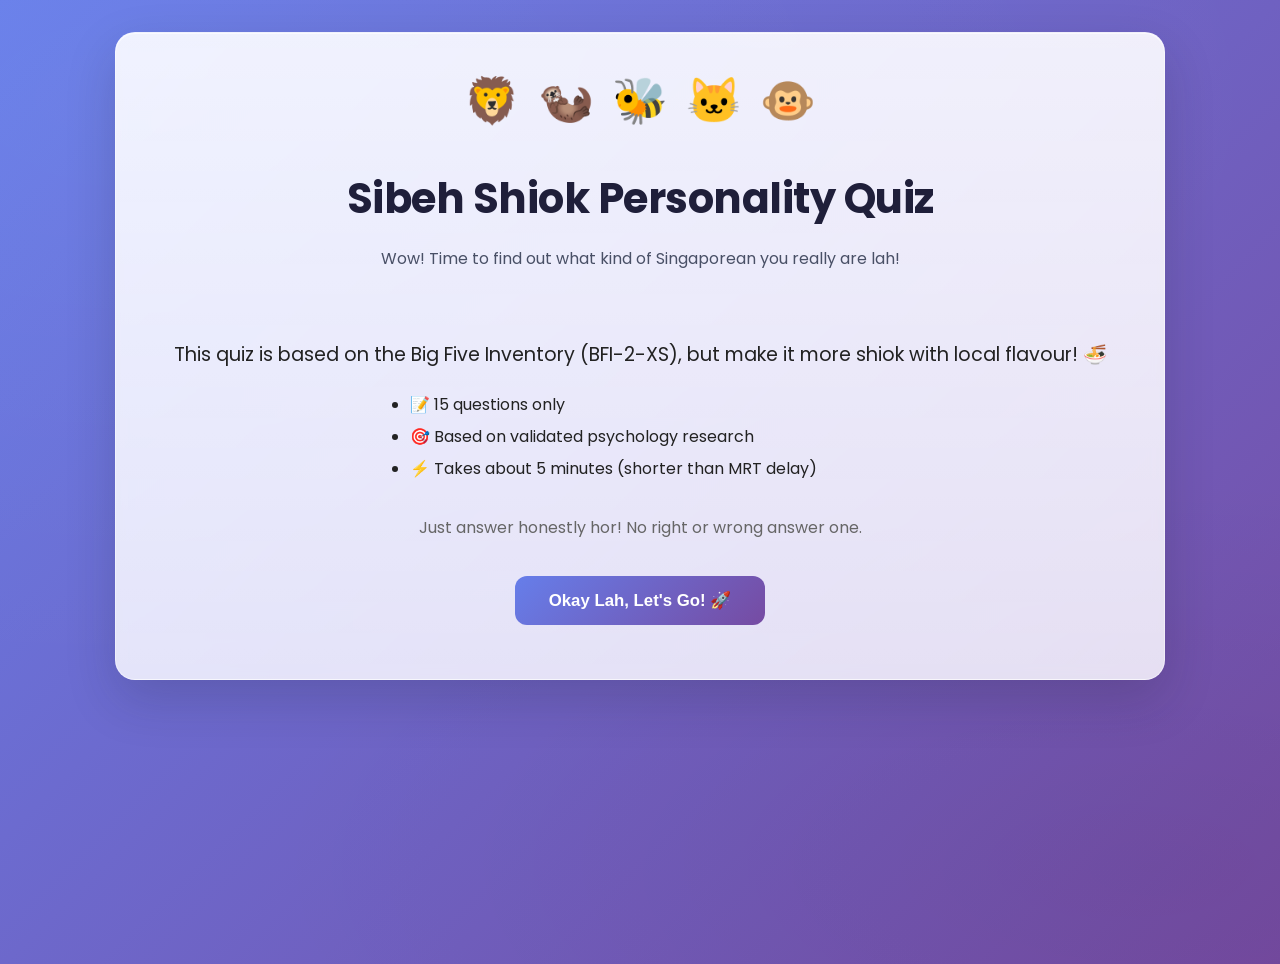
==== index.html @ 83d827bc "first commit" ====
<meta charset="UTF-8">
    <meta name="viewport" content="width=device-width, initial-scale=1.0">
    <title>Sibeh Shiok Personality Quiz</title>
    <link rel="stylesheet" href="style.css">
</head>
<body>
    <div class="container">
        <!-- Intro Screen -->
        <div class="intro-screen active">
            <div class="bouncing-mascots">
                <div class="bouncing-emoji">🦁</div>
                <div class="bouncing-emoji">🦦</div>
                <div class="bouncing-emoji">🐝</div>
                <div class="bouncing-emoji">🐱</div>
                <div class="bouncing-emoji">🐵</div>
            </div>
            <div class="header">
                <h1>Sibeh Shiok Personality Quiz</h1>
                <p class="subtitle">Wow! Time to find out what kind of Singaporean you really are lah!</p>
            </div>
            <div class="intro-content">
                <p style="font-size: 1.2em; margin-bottom: 20px;">This quiz is based on the Big Five Inventory (BFI-2-XS), but make it more shiok with local flavour! 🍜</p>
                <ul>
                    <li>📝 15 questions only</li>
                    <li>🎯 Based on validated psychology research</li>
                    <li>⚡ Takes about 5 minutes (shorter than MRT delay)</li>
                </ul>
                <p style="margin-top: 30px; color: #666;">Just answer honestly hor! No right or wrong answer one.</p>
                <button class="start-btn" onclick="startQuiz()">Okay Lah, Let's Go! 🚀</button>
            </div>
        </div>

        <!-- Quiz Screen -->
        <div class="quiz-screen">
            <div class="header">
                <h1>Sibeh Shiok Personality Quiz</h1>
                <p class="subtitle">Answer based on how you normally behave lah</p>
            </div>

            <div class="progress-container">
                <div class="progress-bar">
                    <div class="progress-fill" id="progressBar"></div>
                    <div class="progress-percentage" id="progressPercentage">0%</div>
                </div>
            </div>

            <div class="question-card">
                <div class="question-number" id="questionNumber">Question 1 of 20</div>
                <div class="question-text" id="questionText"></div>
                <div class="options" id="optionsContainer"></div>
            </div>

            <div class="nav-buttons">
                <button class="btn btn-prev" id="prevBtn" onclick="prevQuestion()">⬅️ Back</button>
                <button class="btn btn-next" id="nextBtn" onclick="nextQuestion()">Next ➡️</button>
            </div>
        </div>

        <!-- Loading Screen -->
        <div class="loading-screen">
            <div class="loading-content">
                <div class="loading-spinner"></div>
                <p>Analyzing your personality lah... 🤔</p>
            </div>
        </div>

        <!-- Health Screening Screen -->
        <div class="health-screening-screen">
            <div class="header">
                <h1>🏥 Health Screening Section</h1>
                <p class="subtitle">Please answer a few quick questions</p>
            </div>

            <div class="progress-container">
                <div class="progress-bar">
                    <div class="progress-fill" id="healthProgressBar"></div>
                    <div class="progress-percentage" id="healthProgressPercentage">0%</div>
                </div>
            </div>

            <div class="question-card">
                <div class="question-number" id="healthQuestionNumber">Question 1 of 2</div>
                <div class="question-text" id="healthQuestionText"></div>
                <div class="health-options" id="healthOptionsContainer"></div>
            </div>

            <div class="nav-buttons">
                <button class="btn btn-prev" id="healthPrevBtn" onclick="prevHealthQuestion()">⬅️ Back</button>
                <button class="btn btn-next" id="healthNextBtn" onclick="nextHealthQuestion()">Next ➡️</button>
            </div>
        </div>

        <!-- Results Screen -->
        <div class="results">
            <div class="header">
                <h1>🎉 Your Results!</h1>
                <p class="subtitle">You are:</p>
            </div>
            <div id="resultsContainer"></div>
        </div>

        <!-- Theme Selection Screen -->
        <div class="theme-screen">
            <div class="header">
                <h1>Pick Your Theme! 🎨</h1>
                <p class="subtitle">Which one are you?</p>
            </div>
            <div class="theme-grid">
                <button class="theme-card" onclick="selectTheme('disney_princesses')">
                    <div class="theme-emoji">👑</div>
                    <div class="theme-name">Disney Princesses</div>
                </button>
                <button class="theme-card" onclick="selectTheme('singapore_dishes')">
                    <div class="theme-emoji">🍜</div>
                    <div class="theme-name">Singaporean Dishes</div>
                </button>
                <button class="theme-card" onclick="selectTheme('vehicles')">
                    <div class="theme-emoji">🚗</div>
                    <div class="theme-name">Vehicles</div>
                </button>
                <button class="theme-card" onclick="selectTheme('nucleotide_bases')">
                    <div class="theme-emoji">🧬</div>
                    <div class="theme-name">Nucleotide Bases</div>
                </button>
                <button class="theme-card" onclick="selectTheme('animals')">
                    <div class="theme-emoji">🦁</div>
                    <div class="theme-name">Animals</div>
                </button>
            </div>
            <div class="quiz-history-question">
                <p class="question-text">Have you done this personality quiz before?</p>
                <div class="radio-group">
                    <label class="radio-label">
                        <input type="radio" name="quiz-history" value="yes" onchange="setQuizHistory('yes')">
                        <span>Of course lah</span>
                    </label>
                    <label class="radio-label">
                        <input type="radio" name="quiz-history" value="no" onchange="setQuizHistory('no')">
                        <span>No leh</span>
                    </label>
                </div>
            </div>
            <div style="text-align: center; margin-top: 30px;">
                <button class="start-btn" id="proceedBtn" onclick="proceedIfReady()" disabled>Okay Lah, Let's Go! 🚀</button>
            </div>
        </div>
    </div>

    <!-- Consent Dialog Modal -->
    <div class="consent-modal" id="consentModal">
        <div class="consent-dialog">
            <div class="consent-header">
                <h2>🔒 Research Consent</h2>
            </div>
            <div class="consent-content">
                <p>Before we begin, we need your permission to proceed with this study.</p>
                <div class="consent-statement">
                    <h3>Data Collection & Privacy</h3>
                    <p>By clicking "I agree", you consent to:</p>
                    <ul>
                        <li>Your responses being collected for this research study</li>
                        <li>Your data being stored securely and used for research purposes only</li>
                        <li>Your anonymity being maintained throughout the study</li>
                        <li>You may withdraw from the study at any time</li>
                    </ul>
                </div>
            </div>
            <div class="consent-buttons">
                <button class="btn-decline" onclick="declineConsent()">Go back</button>
                <button class="btn-agree" onclick="acceptConsent()">I agree</button>
            </div>
        </div>
    </div>

    <canvas id="confetti-canvas" aria-hidden="true"></canvas>
    <script src="script.js"></script>
</body>
</html>
---- style.css ----
@import url('https://fonts.googleapis.com/css2?family=Poppins:wght@300;400;600;700&display=swap');

:root{
    --primary-1: #667eea;
    --primary-2: #764ba2;
    --muted: #f4f6fb;
    --glass: rgba(255,255,255,0.08);
    --card-bg: rgba(255,255,255,0.75);
}

body {
    font-family: 'Poppins', 'Segoe UI', Tahoma, Geneva, Verdana, sans-serif;
    min-height: 100vh;
    margin: 0;
    padding: 32px;
    background: radial-gradient(1200px 600px at 10% 10%, rgba(255,255,255,0.04), transparent),
                radial-gradient(900px 400px at 90% 90%, rgba(0,0,0,0.05), transparent),
                linear-gradient(135deg, var(--primary-1) 0%, var(--primary-2) 100%);
    color: #222;
    -webkit-font-smoothing:antialiased;
    -moz-osx-font-smoothing:grayscale;
}

.container {
    max-width: 980px;
    margin: 0 auto;
    background: linear-gradient(180deg, rgba(255,255,255,0.9) 0%, rgba(255,255,255,0.82) 100%);
    border-radius: 20px;
    padding: 34px;
    box-shadow: 0 20px 50px rgba(28,30,42,0.18), inset 0 1px 0 rgba(255,255,255,0.6);
    backdrop-filter: blur(6px) saturate(120%);
    border: 1px solid rgba(255,255,255,0.4);
}

.header {
    text-align: center;
    margin-bottom: 30px;
}

.header h1 {
    color: #1f1f3a;
    font-size: 2.6rem;
    margin-bottom: 6px;
    letter-spacing: -0.5px;
}

.header .subtitle {
    color: #495066;
    font-size: 1rem;
}

.progress-container {
    margin: 30px 0;
}

.progress-bar {
    width: 100%;
    height: 28px;
    background: linear-gradient(90deg, rgba(255,255,255,0.35), rgba(255,255,255,0.15));
    border-radius: 999px;
    overflow: hidden;
    position: relative;
    border: 1px solid rgba(31,31,58,0.06);
}

.progress-fill {
    height: 100%;
    background: repeating-linear-gradient( -45deg, rgba(255,255,255,0.06), rgba(255,255,255,0.06) 10px, rgba(0,0,0,0.03) 10px, rgba(0,0,0,0.03) 20px ), linear-gradient(90deg, var(--primary-1), var(--primary-2));
    transition: width 0.5s cubic-bezier(.2,.9,.2,1);
}

.progress-percentage {
    position: absolute;
    top: 50%;
    right: 10px;
    transform: translateY(-50%);
    color: #333;
    font-weight: bold;
    font-size: 0.9em;
    z-index: 10;
}

.question-card {
    background: linear-gradient(180deg, rgba(255,255,255,0.9), rgba(250,250,253,0.9));
    padding: 28px;
    border-radius: 14px;
    margin-bottom: 22px;
    border-left: 6px solid rgba(102,126,234,0.12);
    box-shadow: 0 10px 30px rgba(31,31,58,0.06);
    position: relative;
}

.question-number {
    color: #667eea;
    font-weight: bold;
    margin-bottom: 10px;
}

.question-text {
    font-size: 1.3em;
    color: #333;
    margin-bottom: 20px;
    line-height: 1.5;
}

.options {
    display: grid;
    grid-template-columns: 1fr 1fr;
    gap: 12px;
}

.option-btn {
    padding: 14px 18px;
    border: 1px solid rgba(31,31,58,0.06);
    background: white;
    border-radius: 12px;
    cursor: pointer;
    transition: all 0.22s cubic-bezier(.2,.9,.2,1);
    font-size: 0.98rem;
    text-align: left;
    display: flex;
    align-items: center;
    gap: 12px;
    box-shadow: 0 6px 18px rgba(31,31,58,0.04);
}

.option-btn .dot {
    width: 36px;
    height: 36px;
    border-radius: 999px;
    display: inline-flex;
    align-items: center;
    justify-content: center;
    font-weight: 700;
    color: white;
    flex: 0 0 36px;
}

.option-btn:hover {
    transform: translateY(-4px);
    box-shadow: 0 14px 30px rgba(31,31,58,0.08);
}

.option-btn.selected {
    border-color: transparent;
    background: linear-gradient(90deg, var(--primary-1), var(--primary-2));
    color: white;
}

.option-btn.selected .dot { box-shadow: 0 4px 8px rgba(0,0,0,0.12); }

.health-options {
    display: flex;
    flex-direction: column;
    gap: 12px;
    margin-top: 20px;
}

.health-option-label {
    display: flex;
    align-items: center;
    gap: 12px;
    padding: 14px 18px;
    border: 1px solid rgba(31,31,58,0.06);
    background: white;
    border-radius: 12px;
    cursor: pointer;
    transition: all 0.22s cubic-bezier(.2,.9,.2,1);
    font-size: 0.98rem;
    box-shadow: 0 6px 18px rgba(31,31,58,0.04);
}

.health-option-label:hover {
    transform: translateY(-4px);
    box-shadow: 0 14px 30px rgba(31,31,58,0.08);
}

.health-option-label input[type="radio"] {
    accent-color: var(--primary-1);
    cursor: pointer;
    width: 20px;
    height: 20px;
}

.health-option-label input[type="radio"]:checked {
    accent-color: var(--primary-2);
}

.health-option-label input[type="radio"]:checked + * {
    font-weight: 600;
}

.health-option-label:has(input[type="radio"]:checked) {
    border-color: var(--primary-1);
    background: linear-gradient(90deg, rgba(102, 126, 234, 0.1), rgba(118, 75, 162, 0.1));
}

.health-option-label:has(input[type="checkbox"]:checked) {
    border-color: var(--primary-1);
    background: linear-gradient(90deg, rgba(102, 126, 234, 0.1), rgba(118, 75, 162, 0.1));
}

.health-option-label input[type="checkbox"] {
    accent-color: var(--primary-1);
    cursor: pointer;
    width: 20px;
    height: 20px;
}

.health-scale-container {
    margin-top: 20px;
}

.scale-labels {
    display: flex;
    justify-content: space-between;
    margin-bottom: 12px;
    font-size: 0.9rem;
    color: #666;
    font-weight: 500;
}

.health-scale-buttons {
    display: flex;
    gap: 10px;
    justify-content: center;
}

.scale-btn {
    width: 50px;
    height: 50px;
    border: 2px solid rgba(102, 126, 234, 0.3);
    background: white;
    border-radius: 12px;
    cursor: pointer;
    font-size: 1.1rem;
    font-weight: 600;
    color: #666;
    transition: all 0.22s cubic-bezier(.2,.9,.2,1);
}

.scale-btn:hover {
    border-color: var(--primary-1);
    color: var(--primary-1);
    transform: translateY(-4px);
    box-shadow: 0 8px 20px rgba(102, 126, 234, 0.15);
}

.scale-btn.selected {
    background: linear-gradient(135deg, var(--primary-1), var(--primary-2));
    border-color: var(--primary-1);
    color: white;
    box-shadow: 0 10px 28px rgba(102, 126, 234, 0.2);
}

.nav-buttons {
    display: flex;
    justify-content: space-between;
    margin-top: 28px;
    gap: 12px;
}

.btn {
    padding: 12px 24px;
    border: none;
    border-radius: 12px;
    font-size: 1rem;
    cursor: pointer;
    transition: transform .18s ease, box-shadow .18s ease;
    font-weight: 700;
}

.btn-prev {
    background: #e0e0e0;
    color: #333;
}

.btn-next {
    background: linear-gradient(90deg, var(--primary-1), var(--primary-2));
    color: white;
    box-shadow: 0 10px 28px rgba(102,126,234,0.18);
}

.btn:hover {
    transform: translateY(-4px);
    box-shadow: 0 12px 30px rgba(31,31,58,0.12);
}

.btn:disabled {
    opacity: 0.5;
    cursor: not-allowed;
    transform: none;
}

.view-results-page-wrapper {
    display: flex;
    justify-content: center;
    gap: 16px;
    flex-wrap: wrap;
    margin-top: 40px;
    padding-top: 30px;
    border-top: 2px solid rgba(102, 126, 234, 0.2);
}

.view-results-page-btn {
    background: linear-gradient(135deg, var(--primary-1) 0%, var(--primary-2) 100%);
    color: white !important;
    padding: 14px 32px !important;
    font-size: 1.05rem;
    box-shadow: 0 12px 28px rgba(102, 126, 234, 0.25) !important;
    text-decoration: none;
    display: inline-block;
    transition: all 0.22s cubic-bezier(.2,.9,.2,1);
}

.view-results-page-btn:hover {
    transform: translateY(-6px) scale(1.02) !important;
    box-shadow: 0 16px 40px rgba(102, 126, 234, 0.35) !important;
}

.view-results-page-wrapper .btn {
    padding: 14px 32px;
    font-size: 1.05rem;
    text-decoration: none;
    background: linear-gradient(135deg, #f0f0f0 0%, #e8e8e8 100%) !important;
    color: #333 !important;
    border: 2px solid rgba(102, 126, 234, 0.2) !important;
    box-shadow: 0 8px 20px rgba(0, 0, 0, 0.1) !important;
}

.view-results-page-wrapper .btn:hover {
    background: linear-gradient(135deg, #e0e0e0 0%, #d8d8d8 100%) !important;
    transform: translateY(-4px) !important;
    box-shadow: 0 12px 28px rgba(0, 0, 0, 0.15) !important;
}

.results {
    display: none;
}

.results.active {
    display: block;
}

.trait-card {
    background: linear-gradient(180deg, rgba(255,255,255,0.95), rgba(250,250,253,0.95));
    padding: 18px;
    border-radius: 12px;
    margin-bottom: 14px;
    border: 1px solid rgba(31,31,58,0.04);
}

.trait-header {
    display: flex;
    justify-content: space-between;
    align-items: center;
    margin-bottom: 10px;
}

.trait-name {
    font-weight: bold;
    color: #333;
    font-size: 1.2em;
}

.trait-score {
    font-size: 1.5em;
    font-weight: bold;
    color: #667eea;
}

.trait-bar {
    width: 100%;
    height: 20px;
    background: #e0e0e0;
    border-radius: 10px;
    overflow: hidden;
    margin-bottom: 10px;
}

.trait-bar-fill {
    height: 100%;
    background: linear-gradient(90deg, #667eea, #764ba2);
    transition: width 1s ease;
}

.trait-description {
    color: #666;
    line-height: 1.6;
}

.emoji {
    font-size: 1.6em;
    margin-right: 10px;
}

.intro-screen, .quiz-screen, .theme-screen, .loading-screen, .health-screening-screen {
    display: none !important;
    visibility: hidden !important;
    height: 0 !important;
    overflow: hidden !important;
}

.intro-screen.active, .quiz-screen.active, .theme-screen.active, .loading-screen.active, .health-screening-screen.active {
    display: block !important;
    visibility: visible !important;
    height: auto !important;
    overflow: visible !important;
}

.loading-screen {
    display: flex;
    align-items: center;
    justify-content: center;
    min-height: 400px;
}

.loading-content {
    text-align: center;
}

.loading-spinner {
    width: 60px;
    height: 60px;
    margin: 0 auto 20px;
    border: 4px solid rgba(102, 126, 234, 0.2);
    border-top-color: var(--primary-1);
    border-right-color: var(--primary-2);
    border-radius: 50%;
    animation: spin 1s linear infinite;
}

@keyframes spin {
    to { transform: rotate(360deg); }
}

.loading-content p {
    font-size: 1.1rem;
    color: #666;
    margin: 0;
}

.start-btn {
    background: linear-gradient(135deg, var(--primary-1), var(--primary-2));
    color: white;
    padding: 14px 34px;
    font-size: 1.05rem;
    border: none;
    border-radius: 12px;
    cursor: pointer;
    margin-top: 20px;
    font-weight: 700;
    transition: transform .18s ease, box-shadow .18s ease;
}

.start-btn:hover {
    transform: translateY(-4px) scale(1.01);
    box-shadow: 0 18px 46px rgba(102, 126, 234, 0.18);
}

.start-btn:disabled {
    opacity: 0.5;
    cursor: not-allowed;
    transform: none;
    box-shadow: 0 10px 28px rgba(102, 126, 234, 0.1);
}

.start-btn:disabled:hover {
    transform: none;
    box-shadow: 0 10px 28px rgba(102, 126, 234, 0.1);
}

.intro-content {
    text-align: center;
    padding: 20px;
}

.intro-content ul {
    text-align: left;
    margin: 20px auto;
    max-width: 500px;
    line-height: 2;
}

.theme-grid {
    display: grid;
    grid-template-columns: repeat(auto-fit, minmax(140px, 1fr));
    gap: 16px;
    margin: 30px 0;
}

.quiz-history-question {
    background: linear-gradient(135deg, rgba(102, 126, 234, 0.08), rgba(118, 75, 162, 0.08));
    padding: 20px;
    border-radius: 12px;
    margin-bottom: 30px;
    border-left: 4px solid var(--primary-1);
}

.quiz-history-question .question-text {
    font-size: 1.05rem;
    font-weight: 600;
    color: #333;
    margin: 0 0 15px 0;
}

.radio-group {
    display: flex;
    flex-direction: column;
    gap: 12px;
}

.radio-label {
    display: flex;
    align-items: center;
    cursor: pointer;
    padding: 10px;
    border-radius: 8px;
    transition: background-color 0.2s ease;
}

.radio-label:hover {
    background-color: rgba(102, 126, 234, 0.1);
}

.radio-label input[type="radio"] {
    margin-right: 12px;
    cursor: pointer;
    width: 18px;
    height: 18px;
    accent-color: var(--primary-1);
}

.radio-label span {
    color: #333;
    font-weight: 500;
}

.theme-card {
    padding: 24px;
    border: 2px solid rgba(102, 126, 234, 0.2);
    background: linear-gradient(135deg, rgba(255, 255, 255, 0.8), rgba(250, 250, 253, 0.8));
    border-radius: 14px;
    cursor: pointer;
    transition: all 0.22s cubic-bezier(.2,.9,.2,1);
    display: flex;
    flex-direction: column;
    align-items: center;
    gap: 12px;
    font-weight: 600;
    color: #333;
}

.theme-emoji {
    font-size: 3em;
}

.theme-name {
    font-size: 0.95rem;
    text-align: center;
    line-height: 1.3;
}

.theme-card:hover {
    transform: translateY(-6px) scale(1.02);
    box-shadow: 0 12px 30px rgba(102, 126, 234, 0.2);
    border-color: var(--primary-1);
}

.theme-card:active {
    transform: translateY(-2px) scale(0.98);
}

.theme-card.selected {
    background: linear-gradient(135deg, var(--primary-1), var(--primary-2));
    border-color: var(--primary-1);
    color: white;
    transform: translateY(-6px) scale(1.02);
    box-shadow: 0 12px 30px rgba(102, 126, 234, 0.3);
}

.theme-card.selected .theme-name {
    color: white;
}

/* Bouncing mascots animation */
@keyframes bounce {
    0%, 100% {
        transform: translateY(0);
    }
    50% {
        transform: translateY(-20px);
    }
}

.bouncing-mascots {
    display: flex;
    justify-content: center;
    gap: 18px;
    margin-bottom: 10px;
    height: 72px;
}

.bouncing-emoji {
    font-size: 2.8em;
    animation: floaty 3.2s ease-in-out infinite;
}

@keyframes floaty {
    0% { transform: translateY(0) rotate(-2deg); }
    50% { transform: translateY(-18px) rotate(2deg); }
    100% { transform: translateY(0) rotate(-2deg); }
}

.bouncing-emoji:nth-child(1) {
    animation-delay: 0s;
}

.bouncing-emoji:nth-child(2) {
    animation-delay: 0s;
}

.bouncing-emoji:nth-child(3) {
    animation-delay: 0s;
}

.bouncing-emoji:nth-child(4) {
    animation-delay: 0s;
}

.bouncing-emoji:nth-child(5) {
    animation-delay: 0s;
}

/* Mascot main section */
.mascot-main-section {
    border-radius: 14px;
    padding: 28px;
    color: white;
    text-align: center;
    margin-bottom: 36px;
    box-shadow: 0 14px 40px rgba(31,31,58,0.08);
}

.mascot-main {
    display: flex;
    flex-direction: column;
    align-items: center;
    gap: 15px;
}

.mascot-emoji-large {
    font-size: 4.2em;
    animation: floaty 2.4s ease-in-out infinite;
}

.mascot-name-large {
    font-size: 2em;
    font-weight: bold;
}

.mascot-description-large {
    font-size: 1.1em;
    line-height: 1.6;
    max-width: 600px;
}

/* Traits section */
.traits-section {
    margin-bottom: 40px;
}

/* All mascots section */
.all-mascots-section {
    margin-top: 50px;
    padding-top: 40px;
    border-top: 3px solid #e0e0e0;
}

.all-mascots-section h2 {
    text-align: center;
    color: #667eea;
    font-size: 1.8em;
    margin-bottom: 30px;
}

.mascots-grid {
    display: grid;
    grid-template-columns: repeat(3, 1fr);
    gap: 24px;
}

.mascot-card {
    background: #f8f9fa;
    border: 2px solid #e0e0e0;
    border-radius: 15px;
    padding: 30px 20px;
    text-align: center;
    transition: all 0.3s ease;
    position: relative;
    min-height: 280px;
    display: flex;
    flex-direction: column;
    justify-content: space-between;
}

.mascot-card:hover {
    transform: translateY(-5px);
    box-shadow: 0 10px 25px rgba(102, 126, 234, 0.2);
}

.mascot-card.highlighted {
    color: white;
    box-shadow: 0 10px 30px rgba(0, 0, 0, 0.2);
}

/* Extraversion - Party Lion - Red/Orange */
.mascot-card.highlighted-E {
    background: linear-gradient(135deg, #FF6B6B 0%, #FF8E53 100%);
    border-color: #FF6B6B;
}

.mascot-card.highlighted-E .mascot-name {
    color: white;
}

.mascot-card.highlighted-E .mascot-description {
    color: rgba(255, 255, 255, 0.9);
}

.mascot-card.highlighted-E .user-mascot-badge {
    background: rgba(255, 255, 255, 0.3);
    color: white;
}

/* Agreeableness - Chill Otter - Teal */
.mascot-card.highlighted-A {
    background: linear-gradient(135deg, #00B4DB 0%, #0083B0 100%);
    border-color: #00B4DB;
}

.mascot-card.highlighted-A .mascot-name {
    color: white;
}

.mascot-card.highlighted-A .mascot-description {
    color: rgba(255, 255, 255, 0.9);
}

.mascot-card.highlighted-A .user-mascot-badge {
    background: rgba(255, 255, 255, 0.3);
    color: white;
}

/* Conscientiousness - Boss Bee - Gold */
.mascot-card.highlighted-C {
    background: linear-gradient(135deg, #FFD89B 0%, #FFC92A 100%);
    border-color: #FFC92A;
}

.mascot-card.highlighted-C .mascot-name {
    color: #333;
}

.mascot-card.highlighted-C .mascot-description {
    color: #333;
}

.mascot-card.highlighted-C .user-mascot-badge {
    background: rgba(0, 0, 0, 0.1);
    color: #333;
}

/* Neuroticism - Kiasu Kitten - Purple/Pink */
.mascot-card.highlighted-N {
    background: linear-gradient(135deg, #C061F0 0%, #E75480 100%);
    border-color: #C061F0;
}

.mascot-card.highlighted-N .mascot-name {
    color: white;
}

.mascot-card.highlighted-N .mascot-description {
    color: rgba(255, 255, 255, 0.9);
}

.mascot-card.highlighted-N .user-mascot-badge {
    background: rgba(255, 255, 255, 0.3);
    color: white;
}

/* Openness - Curious Monkey - Green */
.mascot-card.highlighted-O {
    background: linear-gradient(135deg, #11998E 0%, #38EF7D 100%);
    border-color: #11998E;
}

.mascot-card.highlighted-O .mascot-name {
    color: white;
}

.mascot-card.highlighted-O .mascot-description {
    color: rgba(255, 255, 255, 0.9);
}

.mascot-card.highlighted-O .user-mascot-badge {
    background: rgba(255, 255, 255, 0.3);
    color: white;
}

.mascot-emoji {
    font-size: 3em;
    margin-bottom: 10px;
}

.mascot-name {
    font-weight: bold;
    font-size: 1.2em;
    margin-bottom: 15px;
    margin-top: 0;
    color: #333;
}

.mascot-description {
    font-size: 0.9em;
    line-height: 1.5;
    color: #666;
    flex-grow: 1;
}

.user-mascot-badge {
    position: absolute;
    top: 10px;
    right: 10px;
    background: #fff;
    color: #333;
    padding: 5px 12px;
    border-radius: 20px;
    font-weight: bold;
    font-size: 0.8em;
}

/* Healthcare Screening Section */
.health-section {
    margin-top: 50px;
    padding: 30px;
    background: #f8f9fa;
    border-radius: 15px;
    border-left: 5px solid #00B4DB;
}

.health-section h2 {
    text-align: center;
    color: #333;
    font-size: 1.6em;
    margin-bottom: 25px;
}

.health-grid {
    display: grid;
    grid-template-columns: repeat(auto-fit, minmax(300px, 1fr));
    gap: 15px;
}

.health-card {
    background: white;
    padding: 15px;
    border-radius: 10px;
    border-left: 4px solid #00B4DB;
    box-shadow: 0 2px 8px rgba(0, 0, 0, 0.1);
}

.health-question {
    font-weight: bold;
    color: #333;
    margin-bottom: 10px;
    font-size: 0.95em;
    line-height: 1.5;
}

.health-answer {
    color: #666;
    font-size: 0.9em;
}

.health-answer strong {
    color: #00B4DB;
    font-weight: bold;
}

/* Export Section */
.export-section {
    text-align: center;
    margin-top: 40px;
    padding: 30px;
    background: linear-gradient(135deg, #667eea 0%, #764ba2 100%);
    border-radius: 15px;
}

.export-btn {
    background: white;
    color: #667eea;
    padding: 15px 40px;
    font-size: 1.1em;
    border: none;
    border-radius: 10px;
    cursor: pointer;
    font-weight: bold;
    transition: all 0.3s ease;
    box-shadow: 0 5px 15px rgba(0, 0, 0, 0.2);
}

.export-btn:hover {
    transform: translateY(-3px);
    box-shadow: 0 8px 20px rgba(0, 0, 0, 0.3);
}

.export-btn:active {
    transform: translateY(-1px);
}

@media (max-width: 600px) {
    .container {
        padding: 20px;
    }
    
    .header h1 {
        font-size: 1.8em;
    }
    
    .question-text {
        font-size: 1.1em;
    }
    
    .bouncing-mascots {
        gap: 10px;
        height: 50px;
    }
    
    .bouncing-emoji {
        font-size: 2em;
    }
    
    .mascot-emoji-large {
        font-size: 3em;
    }
    
    .mascot-name-large {
        font-size: 1.5em;
    }
    
    .mascots-grid {
        grid-template-columns: repeat(2, 1fr);
    }
}

/* Confetti canvas */
#confetti-canvas {
    position: fixed;
    top: 0;
    left: 0;
    width: 100vw;
    height: 100vh;
    pointer-events: none;
    z-index: 9999;
    display: block;
}

/* Consent Modal Styles */
.consent-modal {
    display: none;
    position: fixed;
    top: 0;
    left: 0;
    right: 0;
    bottom: 0;
    background: rgba(0, 0, 0, 0.5);
    backdrop-filter: blur(4px);
    z-index: 1000;
    align-items: center;
    justify-content: center;
}

.consent-modal.active {
    display: flex;
}

.consent-dialog {
    background: linear-gradient(180deg, rgba(255,255,255,0.95) 0%, rgba(250,250,253,0.95) 100%);
    border-radius: 20px;
    padding: 40px;
    max-width: 500px;
    width: 90%;
    box-shadow: 0 20px 60px rgba(0, 0, 0, 0.3);
    border: 1px solid rgba(255,255,255,0.6);
    animation: slideUp 0.3s ease;
}

@keyframes slideUp {
    from {
        opacity: 0;
        transform: translateY(20px);
    }
    to {
        opacity: 1;
        transform: translateY(0);
    }
}

.consent-header {
    text-align: center;
    margin-bottom: 24px;
}

.consent-header h2 {
    color: #667eea;
    font-size: 1.6em;
    margin: 0;
    padding: 0;
}

.consent-content {
    margin-bottom: 28px;
}

.consent-content > p {
    color: #333;
    font-size: 1em;
    line-height: 1.6;
    margin-bottom: 16px;
}

.consent-statement {
    background: linear-gradient(135deg, rgba(102, 126, 234, 0.08) 0%, rgba(118, 75, 162, 0.08) 100%);
    border-left: 4px solid #667eea;
    padding: 16px;
    border-radius: 10px;
    margin-bottom: 16px;
}

.consent-statement h3 {
    color: #667eea;
    font-size: 1.1em;
    margin-top: 0;
    margin-bottom: 12px;
}

.consent-statement p {
    color: #333;
    font-size: 0.95em;
    margin: 0 0 12px 0;
}

.consent-statement ul {
    color: #333;
    font-size: 0.95em;
    margin: 0;
    padding-left: 20px;
    line-height: 1.8;
}

.consent-statement li {
    margin-bottom: 8px;
}

.consent-buttons {
    display: flex;
    gap: 12px;
    justify-content: flex-end;
}

.btn-decline, .btn-agree {
    padding: 12px 24px;
    border: none;
    border-radius: 10px;
    font-size: 1rem;
    cursor: pointer;
    font-weight: 600;
    transition: all 0.2s ease;
}

.btn-decline {
    background: #e0e0e0;
    color: #333;
    flex: 1;
}

.btn-decline:hover {
    background: #d0d0d0;
    transform: translateY(-2px);
}

.btn-agree {
    background: linear-gradient(90deg, #667eea, #764ba2);
    color: white;
    flex: 1;
    box-shadow: 0 8px 20px rgba(102, 126, 234, 0.3);
}

.btn-agree:hover {
    transform: translateY(-2px);
    box-shadow: 0 12px 28px rgba(102, 126, 234, 0.4);
}

.btn-agree:active {
    transform: translateY(0);
}
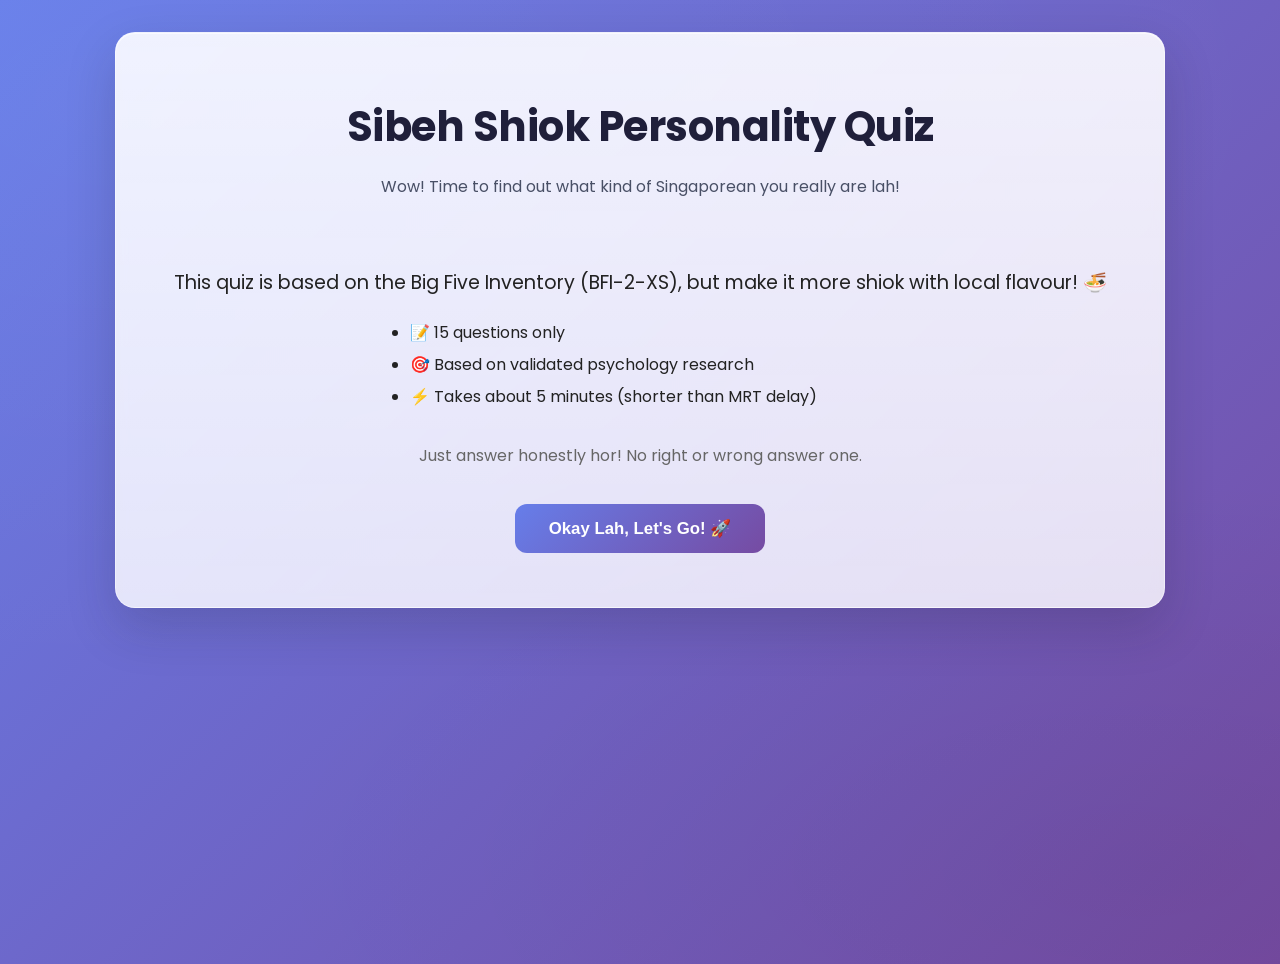
==== commit dbcda54e: "second commit" ====
--- a/index.html
+++ b/index.html
@@ -7,13 +7,6 @@
     <div class="container">
         <!-- Intro Screen -->
         <div class="intro-screen active">
-            <div class="bouncing-mascots">
-                <div class="bouncing-emoji">🦁</div>
-                <div class="bouncing-emoji">🦦</div>
-                <div class="bouncing-emoji">🐝</div>
-                <div class="bouncing-emoji">🐱</div>
-                <div class="bouncing-emoji">🐵</div>
-            </div>
             <div class="header">
                 <h1>Sibeh Shiok Personality Quiz</h1>
                 <p class="subtitle">Wow! Time to find out what kind of Singaporean you really are lah!</p>
--- a/style.css
+++ b/style.css
@@ -484,7 +484,7 @@
 
 .theme-grid {
     display: grid;
-    grid-template-columns: repeat(auto-fit, minmax(140px, 1fr));
+    grid-template-columns: repeat(3, 1fr);
     gap: 16px;
     margin: 30px 0;
 }
@@ -583,54 +583,7 @@
     color: white;
 }
 
-/* Bouncing mascots animation */
-@keyframes bounce {
-    0%, 100% {
-        transform: translateY(0);
-    }
-    50% {
-        transform: translateY(-20px);
-    }
-}
-
-.bouncing-mascots {
-    display: flex;
-    justify-content: center;
-    gap: 18px;
-    margin-bottom: 10px;
-    height: 72px;
-}
-
-.bouncing-emoji {
-    font-size: 2.8em;
-    animation: floaty 3.2s ease-in-out infinite;
-}
-
-@keyframes floaty {
-    0% { transform: translateY(0) rotate(-2deg); }
-    50% { transform: translateY(-18px) rotate(2deg); }
-    100% { transform: translateY(0) rotate(-2deg); }
-}
-
-.bouncing-emoji:nth-child(1) {
-    animation-delay: 0s;
-}
-
-.bouncing-emoji:nth-child(2) {
-    animation-delay: 0s;
-}
-
-.bouncing-emoji:nth-child(3) {
-    animation-delay: 0s;
-}
-
-.bouncing-emoji:nth-child(4) {
-    animation-delay: 0s;
-}
-
-.bouncing-emoji:nth-child(5) {
-    animation-delay: 0s;
-}
+
 
 /* Mascot main section */
 .mascot-main-section {
@@ -701,7 +654,8 @@
     min-height: 280px;
     display: flex;
     flex-direction: column;
-    justify-content: space-between;
+    justify-content: center;
+    align-items: center;
 }
 
 .mascot-card:hover {
@@ -807,11 +761,6 @@
 .mascot-card.highlighted-O .user-mascot-badge {
     background: rgba(255, 255, 255, 0.3);
     color: white;
-}
-
-.mascot-emoji {
-    font-size: 3em;
-    margin-bottom: 10px;
 }
 
 .mascot-name {
@@ -933,15 +882,6 @@
         font-size: 1.1em;
     }
     
-    .bouncing-mascots {
-        gap: 10px;
-        height: 50px;
-    }
-    
-    .bouncing-emoji {
-        font-size: 2em;
-    }
-    
     .mascot-emoji-large {
         font-size: 3em;
     }
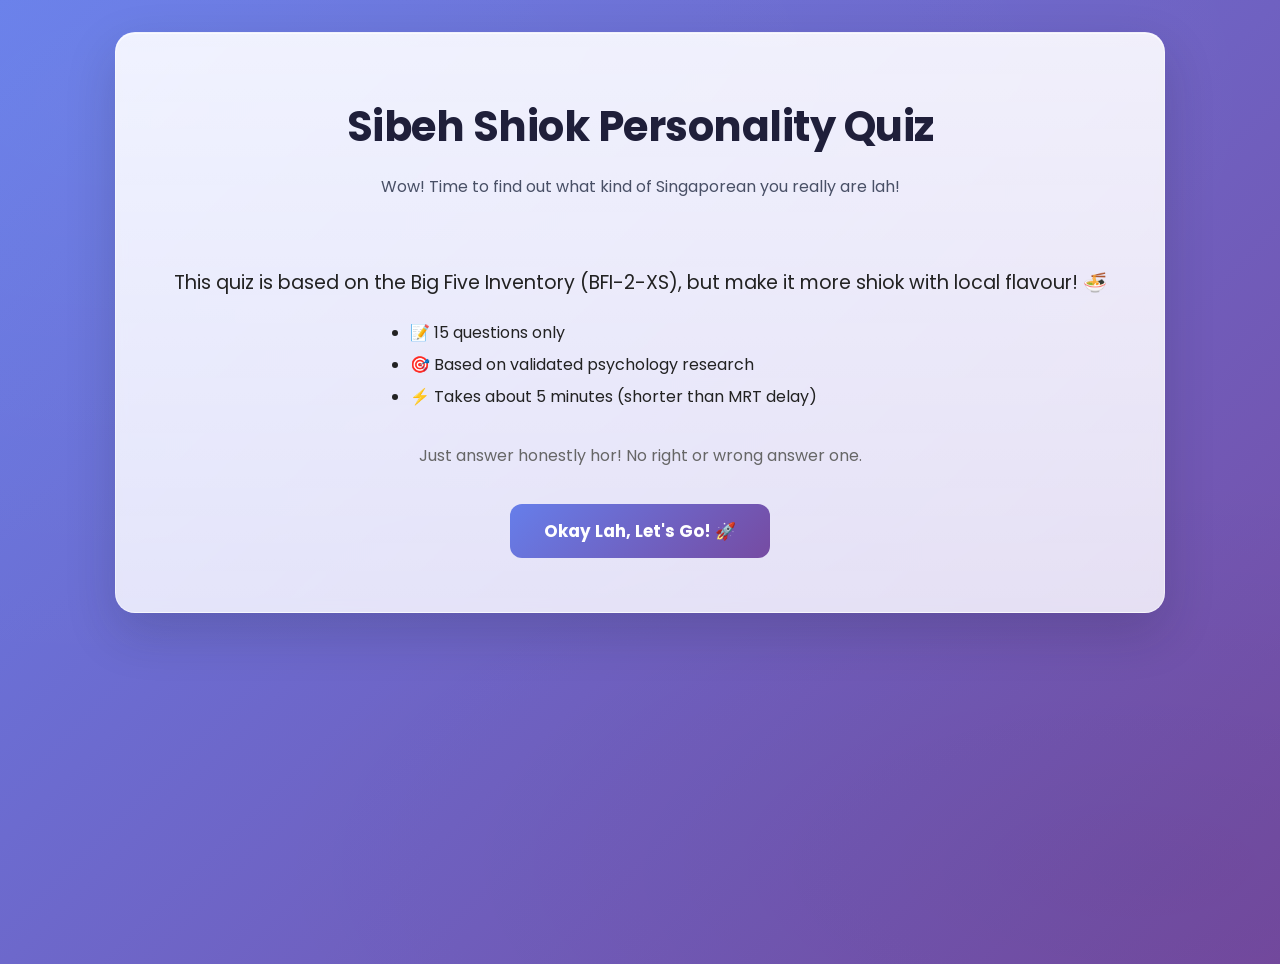
==== commit d1dde615: "third commit" ====
--- a/index.html
+++ b/index.html
@@ -95,28 +95,28 @@
         <!-- Theme Selection Screen -->
         <div class="theme-screen">
             <div class="header">
-                <h1>Pick Your Theme! 🎨</h1>
-                <p class="subtitle">Which one are you?</p>
+                <h1>Which one are you?</h1>
+                <p class="subtitle">Pick a theme!</p>
             </div>
             <div class="theme-grid">
                 <button class="theme-card" onclick="selectTheme('disney_princesses')">
-                    <div class="theme-emoji">👑</div>
+                    <img src="https://cdn-icons-png.flaticon.com/512/657/657997.png" alt="Crown" class="theme-icon">
                     <div class="theme-name">Disney Princesses</div>
                 </button>
                 <button class="theme-card" onclick="selectTheme('singapore_dishes')">
-                    <div class="theme-emoji">🍜</div>
+                    <img src="https://cdn-icons-png.flaticon.com/512/1531/1531230.png" alt="Rice Bowl" class="theme-icon">
                     <div class="theme-name">Singaporean Dishes</div>
                 </button>
                 <button class="theme-card" onclick="selectTheme('vehicles')">
-                    <div class="theme-emoji">🚗</div>
+                    <img src="https://cdn-icons-png.flaticon.com/512/3097/3097136.png" alt="Car" class="theme-icon">
                     <div class="theme-name">Vehicles</div>
                 </button>
                 <button class="theme-card" onclick="selectTheme('nucleotide_bases')">
-                    <div class="theme-emoji">🧬</div>
+                    <img src="https://cdn-icons-png.flaticon.com/512/3207/3207536.png" alt="DNA" class="theme-icon">
                     <div class="theme-name">Nucleotide Bases</div>
                 </button>
                 <button class="theme-card" onclick="selectTheme('animals')">
-                    <div class="theme-emoji">🦁</div>
+                    <img src="https://cdn-icons-png.flaticon.com/512/672/672675.png" alt="Paw" class="theme-icon">
                     <div class="theme-name">Animals</div>
                 </button>
             </div>
--- a/style.css
+++ b/style.css
@@ -1,4 +1,8 @@
 @import url('https://fonts.googleapis.com/css2?family=Poppins:wght@300;400;600;700&display=swap');
+
+* {
+    font-family: 'Poppins', 'Segoe UI', Tahoma, Geneva, Verdana, sans-serif;
+}
 
 :root{
     --primary-1: #667eea;
@@ -555,6 +559,12 @@
     font-size: 3em;
 }
 
+.theme-icon {
+    width: 60px;
+    height: 60px;
+    object-fit: contain;
+}
+
 .theme-name {
     font-size: 0.95rem;
     text-align: center;
@@ -581,6 +591,10 @@
 
 .theme-card.selected .theme-name {
     color: white;
+}
+
+.theme-card.selected .theme-icon {
+    filter: brightness(0) invert(1);
 }
 
 
@@ -869,29 +883,241 @@
     transform: translateY(-1px);
 }
 
-@media (max-width: 600px) {
+@media (max-width: 768px) {
+    body {
+        padding: 16px;
+    }
+
     .container {
         padding: 20px;
+        border-radius: 16px;
     }
     
     .header h1 {
-        font-size: 1.8em;
+        font-size: 2em;
+        margin-bottom: 8px;
+    }
+
+    .header .subtitle {
+        font-size: 0.95rem;
     }
     
     .question-text {
         font-size: 1.1em;
+        margin-bottom: 16px;
+    }
+
+    .question-card {
+        padding: 20px;
+        margin-bottom: 16px;
+    }
+
+    .options {
+        grid-template-columns: 1fr;
+        gap: 10px;
+    }
+
+    .option-btn {
+        padding: 12px 16px;
+        font-size: 0.95rem;
+    }
+
+    .option-btn .dot {
+        width: 32px;
+        height: 32px;
+        font-size: 0.9em;
+    }
+
+    .theme-grid {
+        grid-template-columns: repeat(2, 1fr);
+        gap: 12px;
+    }
+
+    .theme-card {
+        padding: 20px;
+        gap: 10px;
+    }
+
+    .theme-name {
+        font-size: 0.9rem;
+    }
+
+    .theme-icon {
+        width: 50px;
+        height: 50px;
+    }
+
+    .health-scale-buttons {
+        gap: 8px;
+    }
+
+    .scale-btn {
+        width: 45px;
+        height: 45px;
+        font-size: 1rem;
     }
     
     .mascot-emoji-large {
-        font-size: 3em;
+        font-size: 3.5em;
     }
     
     .mascot-name-large {
         font-size: 1.5em;
     }
+
+    .mascot-description-large {
+        font-size: 1em;
+    }
     
     .mascots-grid {
         grid-template-columns: repeat(2, 1fr);
+        gap: 16px;
+    }
+
+    .mascot-card {
+        padding: 20px 16px;
+        min-height: 240px;
+        border-radius: 12px;
+    }
+
+    .mascot-name {
+        font-size: 1.1em;
+        margin-bottom: 12px;
+    }
+
+    .mascot-description {
+        font-size: 0.85em;
+        line-height: 1.4;
+    }
+
+    .nav-buttons {
+        gap: 8px;
+    }
+
+    .btn {
+        padding: 10px 18px;
+        font-size: 0.95rem;
+        flex: 1;
+    }
+
+    .progress-container {
+        margin: 20px 0;
+    }
+
+    .progress-bar {
+        height: 24px;
+    }
+
+    .progress-percentage {
+        font-size: 0.8em;
+        right: 8px;
+    }
+
+    .health-card {
+        padding: 12px;
+        font-size: 0.9em;
+    }
+
+    .health-question {
+        font-size: 0.9em;
+        margin-bottom: 8px;
+    }
+
+    .health-answer {
+        font-size: 0.85em;
+    }
+
+    .quiz-history-question {
+        padding: 16px;
+        margin-bottom: 20px;
+    }
+
+    .quiz-history-question .question-text {
+        font-size: 1rem;
+        margin-bottom: 12px;
+    }
+
+    .health-option-label {
+        padding: 12px 14px;
+        gap: 10px;
+        font-size: 0.95rem;
+    }
+
+    .health-option-label input[type="radio"],
+    .health-option-label input[type="checkbox"] {
+        width: 18px;
+        height: 18px;
+    }
+
+    .start-btn {
+        padding: 11px 28px;
+        font-size: 1rem;
+        margin-top: 16px;
+    }
+
+    .export-btn {
+        padding: 12px 32px;
+        font-size: 1rem;
+    }
+
+    .consent-dialog {
+        padding: 30px 20px;
+        max-width: 90%;
+    }
+
+    .consent-header h2 {
+        font-size: 1.4em;
+    }
+
+    .consent-content > p {
+        font-size: 0.95em;
+        line-height: 1.5;
+    }
+
+    .consent-buttons {
+        flex-direction: column;
+    }
+
+    .btn-decline,
+    .btn-agree {
+        width: 100%;
+    }
+
+    .all-mascots-section h2 {
+        font-size: 1.5em;
+        margin-bottom: 20px;
+    }
+
+    .trait-card {
+        padding: 14px;
+        margin-bottom: 10px;
+    }
+
+    .trait-name {
+        font-size: 1.1em;
+    }
+
+    .trait-score {
+        font-size: 1.3em;
+    }
+
+    .trait-bar {
+        height: 18px;
+    }
+
+    .health-section {
+        padding: 20px;
+        margin-top: 30px;
+    }
+
+    .health-section h2 {
+        font-size: 1.3em;
+        margin-bottom: 20px;
+    }
+
+    .health-grid {
+        grid-template-columns: 1fr;
+        gap: 12px;
     }
 }
 
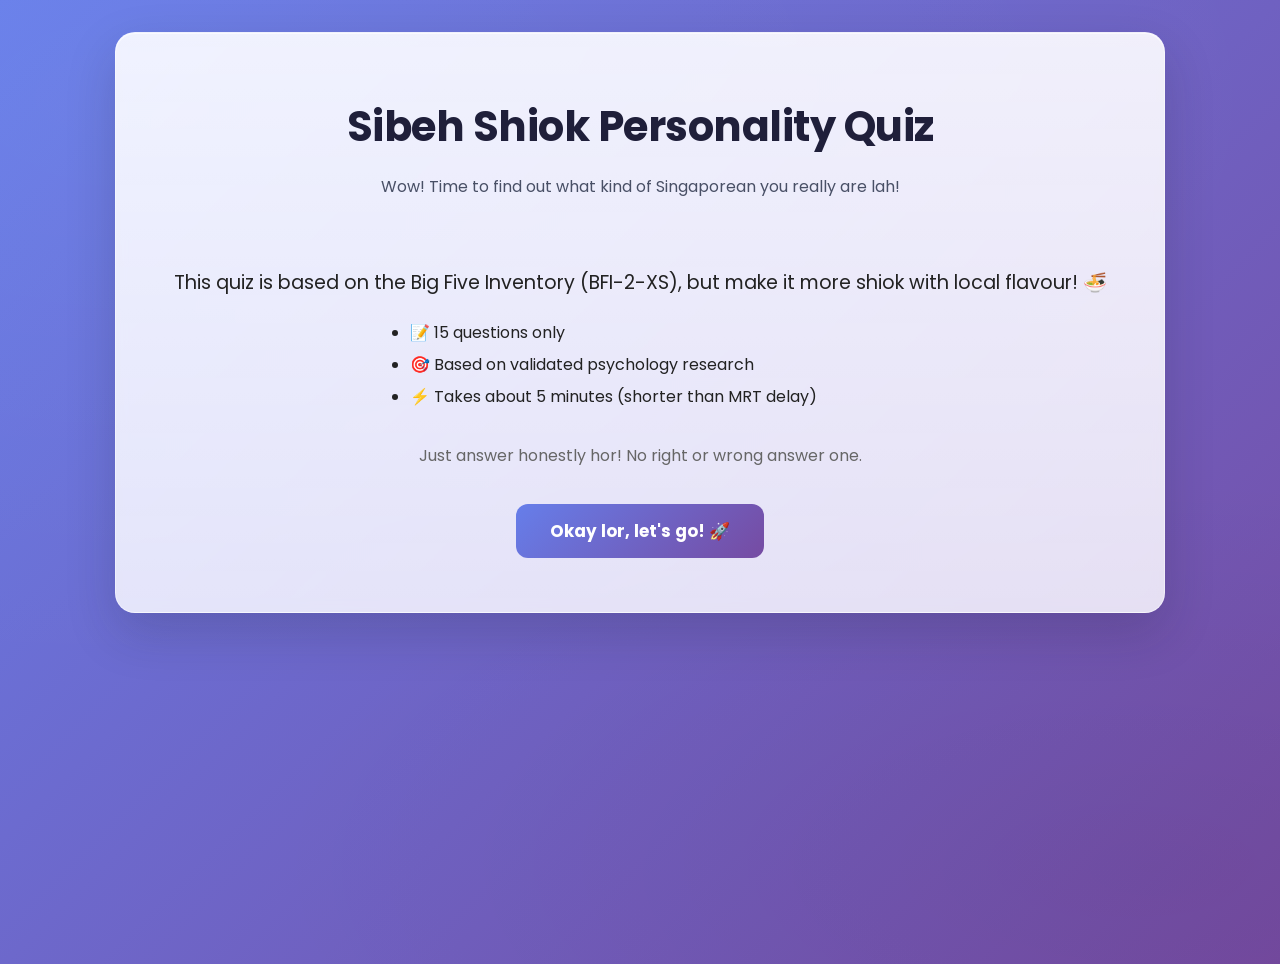
==== commit 98bb765c: "sixth commit" ====
--- a/index.html
+++ b/index.html
@@ -19,7 +19,7 @@
                     <li>⚡ Takes about 5 minutes (shorter than MRT delay)</li>
                 </ul>
                 <p style="margin-top: 30px; color: #666;">Just answer honestly hor! No right or wrong answer one.</p>
-                <button class="start-btn" onclick="startQuiz()">Okay Lah, Let's Go! 🚀</button>
+                <button class="start-btn" onclick="startQuiz()">Okay lor, let's go! 🚀</button>
             </div>
         </div>
 
@@ -27,7 +27,7 @@
         <div class="quiz-screen">
             <div class="header">
                 <h1>Sibeh Shiok Personality Quiz</h1>
-                <p class="subtitle">Answer based on how you normally behave lah</p>
+                <p class="subtitle">Answer based on how you normally behave one!</p>
             </div>
 
             <div class="progress-container">
@@ -95,8 +95,8 @@
         <!-- Theme Selection Screen -->
         <div class="theme-screen">
             <div class="header">
-                <h1>Which one are you?</h1>
-                <p class="subtitle">Pick a theme!</p>
+                <h1>Before we begin...</h1>
+                <p class="subtitle">What are you feeling like today?</p>
             </div>
             <div class="theme-grid">
                 <button class="theme-card" onclick="selectTheme('disney_princesses')">
@@ -134,7 +134,7 @@
                 </div>
             </div>
             <div style="text-align: center; margin-top: 30px;">
-                <button class="start-btn" id="proceedBtn" onclick="proceedIfReady()" disabled>Okay Lah, Let's Go! 🚀</button>
+                <button class="start-btn" id="proceedBtn" onclick="proceedIfReady()" disabled>Okay lor, let's go! 🚀</button>
             </div>
         </div>
     </div>
@@ -146,6 +146,7 @@
                 <h2>🔒 Research Consent</h2>
             </div>
             <div class="consent-content">
+                <p>With this study, we are hoping to assess if there is a link between personality traits and attitudes towards cancer screening. This questionnaire will consist of 15 questions to assess your personality traits, followed by roughly 7 questions about cancer screening.</p>
                 <p>Before we begin, we need your permission to proceed with this study.</p>
                 <div class="consent-statement">
                     <h3>Data Collection & Privacy</h3>
--- a/style.css
+++ b/style.css
@@ -598,9 +598,20 @@
 }
 
 
-
-/* Mascot main section */
-.mascot-main-section {
+/* Traits section */
+.traits-section {
+    margin-bottom: 40px;
+}
+
+.traits-section h2 {
+    text-align: center;
+    color: #667eea;
+    font-size: 1.8em;
+    margin-bottom: 30px;
+}
+
+/* Themed main section */
+.themed-main-section {
     border-radius: 14px;
     padding: 28px;
     color: white;
@@ -609,55 +620,45 @@
     box-shadow: 0 14px 40px rgba(31,31,58,0.08);
 }
 
-.mascot-main {
+.themed-main {
     display: flex;
     flex-direction: column;
     align-items: center;
     gap: 15px;
 }
 
-.mascot-emoji-large {
-    font-size: 4.2em;
-    animation: floaty 2.4s ease-in-out infinite;
-}
-
-.mascot-name-large {
+.themed-name-large {
     font-size: 2em;
     font-weight: bold;
 }
 
-.mascot-description-large {
+.themed-description-large {
     font-size: 1.1em;
     line-height: 1.6;
     max-width: 600px;
 }
 
-/* Traits section */
-.traits-section {
-    margin-bottom: 40px;
-}
-
-/* All mascots section */
-.all-mascots-section {
+/* All traits section */
+.all-traits-section {
     margin-top: 50px;
     padding-top: 40px;
     border-top: 3px solid #e0e0e0;
 }
 
-.all-mascots-section h2 {
+.all-traits-section h2 {
     text-align: center;
     color: #667eea;
     font-size: 1.8em;
     margin-bottom: 30px;
 }
 
-.mascots-grid {
+.traits-grid {
     display: grid;
     grid-template-columns: repeat(3, 1fr);
     gap: 24px;
 }
 
-.mascot-card {
+.trait-card-friends {
     background: #f8f9fa;
     border: 2px solid #e0e0e0;
     border-radius: 15px;
@@ -672,132 +673,81 @@
     align-items: center;
 }
 
-.mascot-card:hover {
+.trait-card-friends:hover {
     transform: translateY(-5px);
     box-shadow: 0 10px 25px rgba(102, 126, 234, 0.2);
 }
 
-.mascot-card.highlighted {
+.trait-card-friends.highlighted {
     color: white;
     box-shadow: 0 10px 30px rgba(0, 0, 0, 0.2);
 }
 
-/* Extraversion - Party Lion - Red/Orange */
-.mascot-card.highlighted-E {
+/* Extraversion - Red/Orange */
+.trait-card-friends.highlighted-E {
     background: linear-gradient(135deg, #FF6B6B 0%, #FF8E53 100%);
     border-color: #FF6B6B;
 }
 
-.mascot-card.highlighted-E .mascot-name {
-    color: white;
-}
-
-.mascot-card.highlighted-E .mascot-description {
-    color: rgba(255, 255, 255, 0.9);
-}
-
-.mascot-card.highlighted-E .user-mascot-badge {
-    background: rgba(255, 255, 255, 0.3);
-    color: white;
-}
-
-/* Agreeableness - Chill Otter - Teal */
-.mascot-card.highlighted-A {
+/* Agreeableness - Teal */
+.trait-card-friends.highlighted-A {
     background: linear-gradient(135deg, #00B4DB 0%, #0083B0 100%);
     border-color: #00B4DB;
 }
 
-.mascot-card.highlighted-A .mascot-name {
-    color: white;
-}
-
-.mascot-card.highlighted-A .mascot-description {
-    color: rgba(255, 255, 255, 0.9);
-}
-
-.mascot-card.highlighted-A .user-mascot-badge {
-    background: rgba(255, 255, 255, 0.3);
-    color: white;
-}
-
-/* Conscientiousness - Boss Bee - Gold */
-.mascot-card.highlighted-C {
+/* Conscientiousness - Gold */
+.trait-card-friends.highlighted-C {
     background: linear-gradient(135deg, #FFD89B 0%, #FFC92A 100%);
     border-color: #FFC92A;
 }
 
-.mascot-card.highlighted-C .mascot-name {
+.trait-card-friends.highlighted-C .trait-card-name,
+.trait-card-friends.highlighted-C .trait-card-description {
     color: #333;
 }
 
-.mascot-card.highlighted-C .mascot-description {
-    color: #333;
-}
-
-.mascot-card.highlighted-C .user-mascot-badge {
+.trait-card-friends.highlighted-C .user-trait-badge {
     background: rgba(0, 0, 0, 0.1);
     color: #333;
 }
 
-/* Neuroticism - Kiasu Kitten - Purple/Pink */
-.mascot-card.highlighted-N {
+/* Neuroticism - Purple/Pink */
+.trait-card-friends.highlighted-N {
     background: linear-gradient(135deg, #C061F0 0%, #E75480 100%);
     border-color: #C061F0;
 }
 
-.mascot-card.highlighted-N .mascot-name {
-    color: white;
-}
-
-.mascot-card.highlighted-N .mascot-description {
-    color: rgba(255, 255, 255, 0.9);
-}
-
-.mascot-card.highlighted-N .user-mascot-badge {
-    background: rgba(255, 255, 255, 0.3);
-    color: white;
-}
-
-/* Openness - Curious Monkey - Green */
-.mascot-card.highlighted-O {
+/* Openness - Green */
+.trait-card-friends.highlighted-O {
     background: linear-gradient(135deg, #11998E 0%, #38EF7D 100%);
     border-color: #11998E;
 }
 
-.mascot-card.highlighted-O .mascot-name {
-    color: white;
-}
-
-.mascot-card.highlighted-O .mascot-description {
-    color: rgba(255, 255, 255, 0.9);
-}
-
-.mascot-card.highlighted-O .user-mascot-badge {
-    background: rgba(255, 255, 255, 0.3);
-    color: white;
-}
-
-.mascot-name {
+.trait-card-emoji {
+    font-size: 3em;
+    margin-bottom: 15px;
+}
+
+.trait-card-name {
     font-weight: bold;
     font-size: 1.2em;
     margin-bottom: 15px;
-    margin-top: 0;
     color: #333;
 }
 
-.mascot-description {
+.trait-card-description {
     font-size: 0.9em;
     line-height: 1.5;
     color: #666;
     flex-grow: 1;
 }
 
-.user-mascot-badge {
+.user-trait-badge {
     position: absolute;
     top: 10px;
     right: 10px;
-    background: #fff;
-    color: #333;
+    background: rgba(255, 255, 255, 0.3);
+    color: white;
     padding: 5px 12px;
     border-radius: 20px;
     font-weight: bold;
@@ -883,19 +833,25 @@
     transform: translateY(-1px);
 }
 
+@media (max-width: 1024px) {
+    .traits-grid {
+        grid-template-columns: repeat(2, 1fr);
+    }
+}
+
 @media (max-width: 768px) {
     body {
+        padding: 12px;
+    }
+
+    .container {
         padding: 16px;
-    }
-
-    .container {
-        padding: 20px;
-        border-radius: 16px;
+        border-radius: 12px;
     }
     
     .header h1 {
-        font-size: 2em;
-        margin-bottom: 8px;
+        font-size: 1.8em;
+        margin-bottom: 6px;
     }
 
     .header .subtitle {
@@ -943,8 +899,8 @@
     }
 
     .theme-icon {
-        width: 50px;
-        height: 50px;
+        width: 35px;
+        height: 35px;
     }
 
     .health-scale-buttons {
@@ -956,39 +912,6 @@
         height: 45px;
         font-size: 1rem;
     }
-    
-    .mascot-emoji-large {
-        font-size: 3.5em;
-    }
-    
-    .mascot-name-large {
-        font-size: 1.5em;
-    }
-
-    .mascot-description-large {
-        font-size: 1em;
-    }
-    
-    .mascots-grid {
-        grid-template-columns: repeat(2, 1fr);
-        gap: 16px;
-    }
-
-    .mascot-card {
-        padding: 20px 16px;
-        min-height: 240px;
-        border-radius: 12px;
-    }
-
-    .mascot-name {
-        font-size: 1.1em;
-        margin-bottom: 12px;
-    }
-
-    .mascot-description {
-        font-size: 0.85em;
-        line-height: 1.4;
-    }
 
     .nav-buttons {
         gap: 8px;
@@ -1027,6 +950,47 @@
         font-size: 0.85em;
     }
 
+    .all-traits-section {
+        margin-top: 30px;
+        padding-top: 30px;
+    }
+
+    .all-traits-section h2 {
+        font-size: 1.4em;
+        margin-bottom: 20px;
+    }
+
+    .traits-grid {
+        grid-template-columns: repeat(2, 1fr);
+        gap: 16px;
+    }
+
+    .trait-card-friends {
+        padding: 20px 16px;
+        min-height: 220px;
+        border-radius: 12px;
+    }
+
+    .trait-card-emoji {
+        font-size: 2.5em;
+        margin-bottom: 12px;
+    }
+
+    .trait-card-name {
+        font-size: 1.1em;
+        margin-bottom: 12px;
+    }
+
+    .trait-card-description {
+        font-size: 0.85em;
+        line-height: 1.4;
+    }
+
+    .user-trait-badge {
+        font-size: 0.75em;
+        padding: 4px 10px;
+    }
+
     .quiz-history-question {
         padding: 16px;
         margin-bottom: 20px;
@@ -1083,26 +1047,76 @@
         width: 100%;
     }
 
-    .all-mascots-section h2 {
-        font-size: 1.5em;
+    .trait-card {
+        padding: 12px;
+        margin-bottom: 8px;
+    }
+
+    .trait-header {
+        flex-direction: column;
+        gap: 8px;
+    }
+
+    .trait-name {
+        font-size: 1rem;
+    }
+
+    .trait-score {
+        font-size: 1.1em;
+    }
+
+    .emoji {
+        font-size: 1.3em;
+        margin-right: 6px;
+    }
+
+    .trait-bar {
+        height: 16px;
+        margin-bottom: 8px;
+    }
+
+    .trait-description {
+        font-size: 0.85em;
+        line-height: 1.4;
+    }
+
+    .traits-section h2 {
+        font-size: 1.4em;
         margin-bottom: 20px;
     }
 
-    .trait-card {
-        padding: 14px;
+    .themed-main-section {
+        padding: 20px;
+        margin-bottom: 24px;
+    }
+
+    .themed-name-large {
+        font-size: 1.4em;
+    }
+
+    .themed-description-large {
+        font-size: 0.95em;
+    }
+
+    .trait-card-friends {
+        padding: 18px 14px;
+        min-height: 200px;
+        border-radius: 10px;
+    }
+
+    .trait-card-emoji {
+        font-size: 2.2em;
         margin-bottom: 10px;
     }
 
-    .trait-name {
-        font-size: 1.1em;
-    }
-
-    .trait-score {
-        font-size: 1.3em;
-    }
-
-    .trait-bar {
-        height: 18px;
+    .trait-card-name {
+        font-size: 1em;
+        margin-bottom: 10px;
+    }
+
+    .trait-card-description {
+        font-size: 0.8em;
+        line-height: 1.3;
     }
 
     .health-section {
@@ -1118,6 +1132,302 @@
     .health-grid {
         grid-template-columns: 1fr;
         gap: 12px;
+    }
+}
+
+/* Extra small screens - mobile phones */
+@media (max-width: 480px) {
+    body {
+        padding: 10px;
+    }
+
+    .container {
+        padding: 12px;
+        border-radius: 10px;
+    }
+
+    .header h1 {
+        font-size: 1.5em;
+        margin-bottom: 4px;
+    }
+
+    .header .subtitle {
+        font-size: 0.9rem;
+    }
+
+    .intro-content {
+        font-size: 0.95em;
+    }
+
+    .intro-content ul {
+        margin: 12px 0;
+        padding-left: 18px;
+    }
+
+    .intro-content li {
+        font-size: 0.9em;
+        margin: 6px 0;
+    }
+
+    .start-btn {
+        padding: 10px 24px;
+        font-size: 0.95rem;
+        margin-top: 12px;
+    }
+
+    .question-card {
+        padding: 16px;
+        margin-bottom: 12px;
+    }
+
+    .question-number {
+        font-size: 0.9em;
+    }
+
+    .question-text {
+        font-size: 1em;
+        margin-bottom: 12px;
+    }
+
+    .options {
+        grid-template-columns: 1fr;
+        gap: 8px;
+    }
+
+    .option-btn {
+        padding: 10px 12px;
+        font-size: 0.9rem;
+    }
+
+    .option-btn .dot {
+        width: 28px;
+        height: 28px;
+        font-size: 0.85em;
+    }
+
+    .nav-buttons {
+        gap: 6px;
+    }
+
+    .btn {
+        padding: 8px 14px;
+        font-size: 0.85rem;
+    }
+
+    .progress-container {
+        margin: 16px 0;
+    }
+
+    .progress-bar {
+        height: 20px;
+    }
+
+    .progress-percentage {
+        font-size: 0.75em;
+        right: 6px;
+    }
+
+    .theme-grid {
+        grid-template-columns: 1fr;
+        gap: 10px;
+    }
+
+    .theme-card {
+        padding: 16px;
+        gap: 8px;
+    }
+
+    .theme-name {
+        font-size: 0.85rem;
+    }
+
+    .theme-icon {
+        width: 30px;
+        height: 30px;
+    }
+
+    .quiz-history-question {
+        padding: 12px;
+        margin-bottom: 16px;
+    }
+
+    .quiz-history-question .question-text {
+        font-size: 0.95rem;
+        margin-bottom: 10px;
+    }
+
+    .radio-label {
+        padding: 8px 10px;
+        font-size: 0.9rem;
+    }
+
+    .health-scale-buttons {
+        gap: 6px;
+    }
+
+    .scale-btn {
+        width: 40px;
+        height: 40px;
+        font-size: 0.9rem;
+    }
+
+    .trait-card {
+        padding: 10px;
+        margin-bottom: 6px;
+    }
+
+    .trait-header {
+        gap: 6px;
+    }
+
+    .trait-name {
+        font-size: 0.95rem;
+    }
+
+    .trait-score {
+        font-size: 1em;
+    }
+
+    .emoji {
+        font-size: 1.2em;
+        margin-right: 4px;
+    }
+
+    .trait-bar {
+        height: 14px;
+        margin-bottom: 6px;
+    }
+
+    .trait-description {
+        font-size: 0.8em;
+        line-height: 1.3;
+    }
+
+    .traits-section h2 {
+        font-size: 1.2em;
+        margin-bottom: 16px;
+    }
+
+    .traits-grid {
+        grid-template-columns: 1fr;
+        gap: 12px;
+    }
+
+    .trait-card-friends {
+        padding: 16px 12px;
+        min-height: 180px;
+        border-radius: 10px;
+    }
+
+    .trait-card-emoji {
+        font-size: 2em;
+        margin-bottom: 8px;
+    }
+
+    .trait-card-name {
+        font-size: 0.95em;
+        margin-bottom: 8px;
+    }
+
+    .trait-card-description {
+        font-size: 0.75em;
+        line-height: 1.2;
+    }
+
+    .user-trait-badge {
+        font-size: 0.7em;
+        padding: 3px 8px;
+    }
+
+    .all-traits-section {
+        margin-top: 24px;
+        padding-top: 20px;
+    }
+
+    .all-traits-section h2 {
+        font-size: 1.2em;
+        margin-bottom: 16px;
+    }
+
+    .themed-main-section {
+        padding: 16px;
+        margin-bottom: 20px;
+    }
+
+    .themed-name-large {
+        font-size: 1.2em;
+    }
+
+    .themed-description-large {
+        font-size: 0.9em;
+    }
+
+    .view-results-page-wrapper {
+        flex-direction: column;
+        gap: 10px;
+    }
+
+    .view-results-page-btn,
+    .btn {
+        width: 100%;
+        font-size: 0.9rem;
+        padding: 10px;
+    }
+
+    .consent-dialog {
+        padding: 20px 16px;
+        max-width: 95%;
+    }
+
+    .consent-header h2 {
+        font-size: 1.2em;
+    }
+
+    .consent-content > p {
+        font-size: 0.9em;
+        line-height: 1.4;
+    }
+
+    .consent-content ul {
+        padding-left: 16px;
+    }
+
+    .consent-content li {
+        font-size: 0.85em;
+        margin: 4px 0;
+    }
+
+    .btn-decline,
+    .btn-agree {
+        padding: 10px 16px;
+        font-size: 0.9rem;
+    }
+
+    .health-option-label {
+        padding: 10px 12px;
+        gap: 8px;
+        font-size: 0.9rem;
+    }
+
+    .health-option-label input[type="radio"],
+    .health-option-label input[type="checkbox"] {
+        width: 16px;
+        height: 16px;
+    }
+
+    .health-section {
+        padding: 16px;
+        margin-top: 24px;
+    }
+
+    .health-section h2 {
+        font-size: 1.2em;
+        margin-bottom: 16px;
+    }
+
+    .health-grid {
+        grid-template-columns: 1fr;
+        gap: 10px;
     }
 }
 
